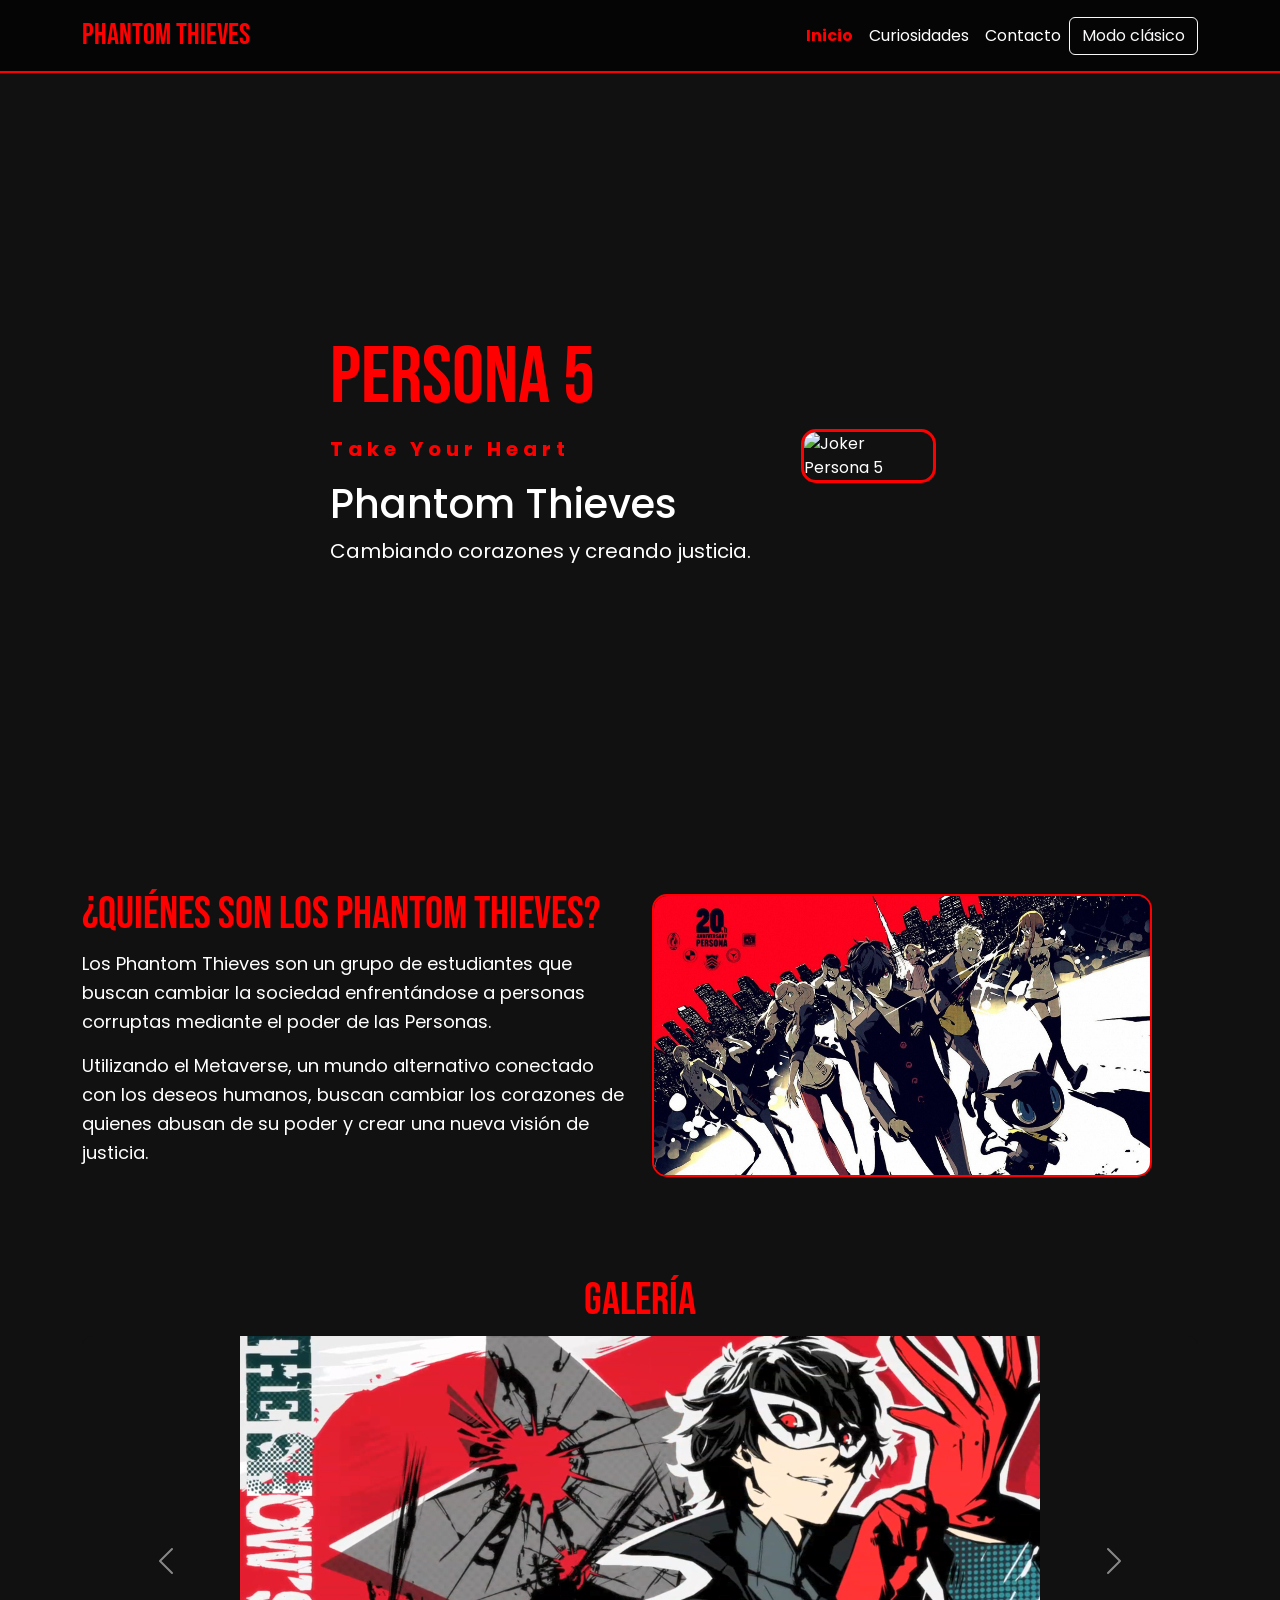
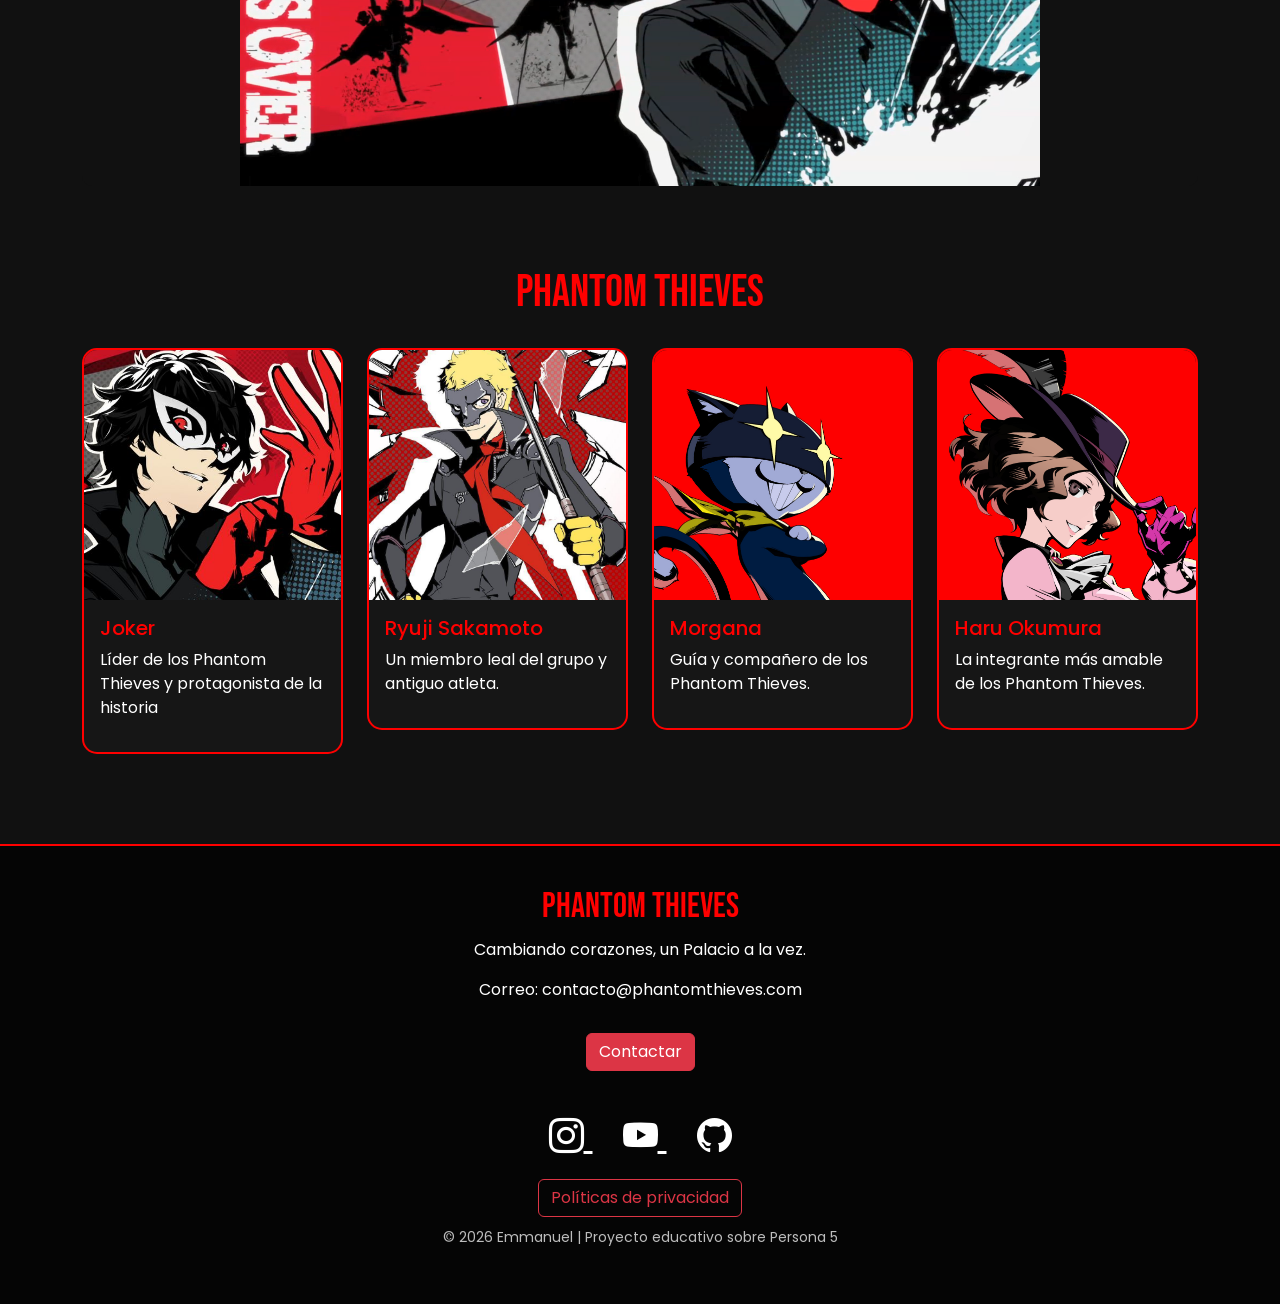
==== index.html @ efa6edc8 "Add files via upload" ====
<!DOCTYPE html>
<html lang="es">

<head>

    <meta charset="UTF-8">

    <meta name="viewport" content="width=device-width, initial-scale=1.0">

    <title>Persona 5 - Phantom Thieves</title>

    <meta name="description" content="Página dedicada al universo de Persona 5 y los Phantom Thieves">

    <meta name="keywords" content="Persona 5, Persona 5 Royal, Joker, Phantom Thieves, Atlus">

    <meta name="author" content="Emmanuel">


    <link rel="icon" href="img/logophantom.png">


    <link href="https://cdn.jsdelivr.net/npm/bootstrap@5.3.3/dist/css/bootstrap.min.css" rel="stylesheet">
    <link rel="stylesheet" href="https://cdn.jsdelivr.net/npm/bootstrap-icons@1.11.3/font/bootstrap-icons.min.css">

    <link rel="preconnect" href="https://fonts.googleapis.com">

    <link rel="preconnect" href="https://fonts.gstatic.com" crossorigin>

    <link href="https://fonts.googleapis.com/css2?family=Bebas+Neue&family=Poppins:wght@300;400;600&display=swap"
        rel="stylesheet">


    <link rel="stylesheet" href="css/estilos.css">


</head>

<body>

    <nav class="navbar navbar-expand-lg navbar-dark">

        <div class="container">

            <a class="navbar-brand" href="index.html">
                Phantom Thieves
            </a>

            <button class="navbar-toggler" type="button" data-bs-toggle="collapse" data-bs-target="#menu">

                <span class="navbar-toggler-icon"></span>

            </button>

            <div class="collapse navbar-collapse" id="menu">

                <ul class="navbar-nav ms-auto">

                    <li class="nav-item">

                        <a class="nav-link active" href="index.html">

                            Inicio

                        </a>

                    </li>

                    <li class="nav-item">

                        <a class="nav-link" href="curiosidades.html">

                            Curiosidades

                        </a>

                    </li>

                    <li class="nav-item">

                        <a class="nav-link" href="contacto.html">

                            Contacto

                        </a>

                    </li>

                </ul>

                <button class="btn btn-outline-light" id="modo">

                    Modo clásico

                </button>

            </div>

        </div>

    </nav>
    <header class="hero">


        <div class="hero-text">

            <h1>
                PERSONA 5
            </h1>


            <p class="frase">
                Take Your Heart
            </p>


            <h2>
                Phantom Thieves
            </h2>


            <p>
                Cambiando corazones y creando justicia.
            </p>

        </div>

        <div class="joker">

            <img src="img/joker1.jpeg" alt="Joker Persona 5">


            <div class="joker-info">

                Los Phantom Thieves han llegado para cambiar los corazones.

            </div>


        </div>


    </header>

    <section class="historia">


        <div class="container">


            <div class="row align-items-center">


                <div class="col-md-6">


                    <h2>
                        ¿Quiénes son los Phantom Thieves?
                    </h2>


                    <p>
                        Los Phantom Thieves son un grupo de estudiantes que buscan cambiar
                        la sociedad enfrentándose a personas corruptas mediante el poder
                        de las Personas.

                    </p>


                    <p>
                        Utilizando el Metaverse, un mundo alternativo conectado con los
                        deseos humanos, buscan cambiar los corazones de quienes abusan
                        de su poder y crear una nueva visión de justicia.
                    </p>


                </div>



                <div class="col-md-6">

                    <img src="img/phantom.jpg" class="img-fluid" alt="Phantom Thieves">


                </div>



            </div>


        </div>


    </section>

    <section class="galeria">


        <div class="container">


            <h2>
                Galería
            </h2>



            <div id="carrusel" class="carousel slide" data-bs-ride="carousel">


                <div class="carousel-inner">



                    <div class="carousel-item active">

                        <img src="img/jokerallout.png" class="d-block w-100" alt="Joker">

                    </div>



                    <div class="carousel-item">

                        <img src="img/equipo.jpg" class="d-block w-100" alt="Equipo persona 5">

                    </div>



                    <div class="carousel-item">

                        <img src="img/mementos.webp" class="d-block w-100" alt="mementos">

                    </div>



                </div>



                <button class="carousel-control-prev" type="button" data-bs-target="#carrusel" data-bs-slide="prev">

                    <span class="carousel-control-prev-icon"></span>

                </button>


                <button class="carousel-control-next" type="button" data-bs-target="#carrusel" data-bs-slide="next">

                    <span class="carousel-control-next-icon"></span>

                </button>



            </div>


        </div>


    </section>

    <section class="personajes">


        <div class="container">


            <h2>
                Phantom Thieves
            </h2>



            <div class="row">



                <div class="col-md-3">

                    <div class="card">


                        <img src="img/joker.jpg" class="card-img-top" alt="Joker">


                        <div class="card-body">

                            <h5>
                                Joker
                            </h5>

                            <p>
                                Líder de los Phantom Thieves y protagonista de la historia
                            </p>

                        </div>


                    </div>

                </div>

                <div class="col-md-3">

                    <div class="card">


                        <img src="img/ryuji.jpg" class="card-img-top" alt="Ryuji">


                        <div class="card-body">

                            <h5>
                                Ryuji Sakamoto
                            </h5>

                            <p>
                                Un miembro leal del grupo y antiguo atleta.
                            </p>

                        </div>


                    </div>

                </div>

                <div class="col-md-3">

                    <div class="card">


                        <img src="img/morgana.jpg" class="card-img-top" alt="Morgana">


                        <div class="card-body">

                            <h5>
                                Morgana
                            </h5>

                            <p>
                                Guía y compañero de los Phantom Thieves.
                            </p>

                        </div>


                    </div>

                </div>

                <div class="col-md-3">

                    <div class="card">


                        <img src="img/haru.jpg" class="card-img-top" alt="Haru">


                        <div class="card-body">

                            <h5>
                                Haru Okumura
                            </h5>

                            <p>
                                La integrante más amable de los Phantom Thieves.
                            </p>

                        </div>


                    </div>

                </div>


            </div>


        </div>


    </section>

    <div class="modal fade" id="politicas" tabindex="-1">

        <div class="modal-dialog modal-lg">

            <div class="modal-content">

                <div class="modal-header">

                    <h5 class="modal-title">

                        Políticas de Privacidad

                    </h5>

                    <button type="button" class="btn-close" data-bs-dismiss="modal">

                    </button>

                </div>

                <div class="modal-body">

                    <p>

                        Esta página ha sido desarrollada con fines educativos como proyecto sobre Persona 5.

                    </p>

                    <p>

                        No se recopilan ni almacenan datos personales de los visitantes.

                    </p>

                    <p>

                        La sección de contacto utiliza un enlace mailto: para abrir la aplicación de
                        correo del usuario y no guarda información en ningún servidor.

                    </p>

                    <hr>

                    <h6>

                        Uso del contenido

                    </h6>

                    <p>

                        Persona 5 y sus personajes pertenecen a Atlus. Este sitio no tiene fines comerciales y
                        únicamente busca demostrar el uso de tecnologías web.

                    </p>

                </div>

                <div class="modal-footer">

                    <button type="button" class="btn btn-danger" data-bs-dismiss="modal">

                        Cerrar

                    </button>

                </div>

            </div>

        </div>

    </div>

    <footer class="footer">

        <div class="container">

            <h3>

                Phantom Thieves

            </h3>

            <p>

                Cambiando corazones, un Palacio a la vez.

            </p>

            <p>

                Correo: contacto@phantomthieves.com

            </p>

            <a href="mailto:contacto@phantomthieves.com" class="btn btn-danger">

                Contactar

            </a>

            <div class="redes">

                <a href="https://www.instagram.com/atlus_west/" target="_blank">

                    <i class="bi bi-instagram"></i>

                </a>

                <a href="https://youtube.com/@atlus" target="_blank">

                    <i class="bi bi-youtube"></i>

                </a>

                <a href="#">

                    <i class="bi bi-github"></i>

                </a>

            </div>

            <button class="btn btn-outline-danger mt-3" data-bs-toggle="modal" data-bs-target="#politicas">

                Políticas de privacidad

            </button>

            <p class="copy">

                © 2026 Emmanuel | Proyecto educativo sobre Persona 5

            </p>

        </div>

    </footer>
    <script src="https://cdn.jsdelivr.net/npm/bootstrap@5.3.3/dist/js/bootstrap.bundle.min.js"></script>

    <script src="js/script.js"></script>


</body>

</html>
---- css/estilos.css ----
body {

    background-color: #111;

    color: white;

    font-family: 'Poppins', sans-serif;

}

/* Navbar */

.navbar {

    background-color: #050505;

    border-bottom: 2px solid red;

}


.navbar-brand {

    font-family: 'Bebas Neue', sans-serif;

    font-size: 30px;

    color: red;

}


.nav-link {

    color: white !important;

}


.nav-link:hover {

    color: red !important;

}





/* Hero */

.hero {

    min-height: 85vh;

    padding: 50px;

    display: flex;

    justify-content: center;

    align-items: center;

    gap: 50px;

    text-align: left;

}



.hero h1 {

    color: red;

    font-family: 'Bebas Neue', sans-serif;

    font-size: 80px;

}



.hero h2 {

    font-size: 40px;

}



.hero p {

    font-size: 20px;

}



.frase {

    color: red;

    font-weight: bold;

    letter-spacing: 5px;

}



.joker {

    position: relative;

}



.joker img {

    width: 400px;

    max-width: 90%;

    border: 3px solid red;

    border-radius: 15px;

    transition: 0.3s;

}



.joker img:hover {

    transform: scale(1.05);

    border-color: white;

}



.joker-info {

    position: absolute;

    bottom: 20px;

    left: 20px;

    right: 20px;

    background-color: rgba(0, 0, 0, 0.8);

    padding: 15px;

    border-left: 3px solid red;

    opacity: 0;

    transition: 0.3s;

}



.joker:hover .joker-info {

    opacity: 1;

}





/* Historia */

.historia {

    padding: 50px 20px;

}



.historia h2 {

    color: red;

    font-family: 'Bebas Neue', sans-serif;

    font-size: 45px;

}



.historia p {

    font-size: 18px;

    line-height: 1.6;

}



.historia img {

    width: 500px;

    max-width: 100;

    border-radius: 15px;

    border: 2px solid red;

}





/* Galeria */

.galeria {

    padding: 40px 20px;

}



.galeria h2 {

    color: red;

    font-family: 'Bebas Neue', sans-serif;

    font-size: 45px;

    text-align: center;

}

.carousel img {

    height: 450px;

    width: 100%;

    object-fit: contain;

    border-radius: 10px;

    background-color: #111;

}

/* Personajes */

.personajes {

    padding: 40px 20px;

}



.personajes h2 {

    color: red;

    font-family: 'Bebas Neue', sans-serif;

    font-size: 45px;

    text-align: center;

}



.card {

    background-color: #161616;

    color: white;

    border: 2px solid red;

    border-radius: 15px;

    overflow: hidden;

    margin-top: 20px;

}



.card img {

    height: 250px;

    width: 100%;

    object-fit: cover;

}



.card h5 {

    color: red;

}



.card:hover {

    transform: scale(1.03);

    transition: 0.3s;

}





@media(max-width:768px) {


    .hero {

        flex-direction: column;

        text-align: center;

    }


    .hero h1 {

        font-size: 60px;

    }

}

.noticias {

    padding: 40px 20px;

}


.noticias h2 {

    text-align: center;

    color: red;

    font-family: 'Bebas Neue', sans-serif;

    font-size: 45px;

}

.interes {

    padding: 40px 20px;

}

.interes h2 {

    text-align: center;

    color: red;

    font-family: 'Bebas Neue', sans-serif;

    font-size: 45px;

    margin-bottom: 30px;

}

.interes h4 {

    margin-bottom: 15px;

    color: red;

    font-family: 'Bebas Neue', sans-serif;

    font-size: 30px;


}

.interes iframe {

    border-radius: 15px;

    border: 2px solid red;

}

.btn-outline-light:hover {

    background-color: white;

    color: black;

}

.claro {

    background-color: #f5f5f5;

    color: black;

}

.claro .navbar {

    background-color: white !important;

    border-bottom: 3px solid red;

}

.claro .navbar-brand {

    color: black !important;

}

.claro .navbar-brand:hover {

    color: red !important;

}

.claro .nav-link {

    color: black !important;

}

.claro .nav-link:hover {

    color: red !important;

}

.claro h1,
.claro h2,
.claro h4,
.claro h5 {

    color: red;

}

.claro p {

    color: black;

}

.claro .frase {

    color: red;

}

.claro .hero img {

    border: 3px solid red;

}

.claro .hero img:hover {

    border-color: red;

}

.claro .joker-info {

    background-color: rgba(255, 255, 255, 0.90);

    color: black;

}

.claro .joker-info p {

    color: black;

}

.claro .joker-info h3 {

    color: red;

}

.claro .card {

    background-color: white;

    color: black;

    border: 2px solid red;

}

.claro .card p {

    color: black;

}

.claro .btn-outline-light {

    background-color: black;

    color: white;

    border-color: black;

}

.claro .btn-outline-light:hover {

    background-color: red;

    color: white;

    border-color: red;

}

.claro .carousel-control-prev-icon,
.claro .carousel-control-next-icon {

    background-color: rgba(255, 255, 255, 0.3);

    border-radius: 50%;

}

.redes {

    text-align: center;

    margin-top: 40px;

}

.redes a {

    color: white;

    font-size: 35px;

    margin: 0 15px;

    transition: 0.3s;

}

.redes a:hover {

    color: red;

}

.claro .redes a {

    color: black;

}

.claro .redes a:hover {

    color: red;

}

.noticias ul,
.noticias ol {

    margin-top: 20px;

    font-size: 18px;

}

.noticias li {

    margin-bottom: 10px;

}

.footer {

    background-color: #050505;

    border-top: 2px solid red;

    padding: 40px 20px;

    text-align: center;

    margin-top: 50px;

}

.footer h3 {

    color: red;

    font-family: 'Bebas Neue', sans-serif;

    font-size: 35px;

}

.footer p {

    margin-top: 10px;

}

.footer .btn {

    margin-top: 15px;

}

.copy {

    margin-top: 30px;

    font-size: 14px;

    color: #bdbdbd;

}

.claro .footer {

    background-color: white;

    border-top: 2px solid red;

}

.claro .footer p {

    color: black;

}

.claro .copy {

    color: #555;

}
.titulo-lista{

    color:red;

    font-family:'Bebas Neue', sans-serif;

    font-size:30px;

}
.nav-link.active{

    color:red !important;

    font-weight:bold;

}

.claro .nav-link.active{

    color:red !important;

}
/* ================= CONTACTO ================= */

.contacto{

    padding:70px 20px;

    text-align:center;

}

.contacto h2{

    color:red;

    font-family:'Bebas Neue', sans-serif;

    font-size:55px;

    margin-bottom:25px;

}

.contacto h3{

    color:red;

    font-family:'Bebas Neue', sans-serif;

}

.contacto p{

    font-size:18px;

    max-width:700px;

    margin:auto;

}

.contacto-logo{

    width:220px;

    border:3px solid red;

    border-radius:20px;

    padding:10px;

    background:#111;

    transition:.3s;

}

.contacto-logo:hover{

    transform:scale(1.08);

}

.claro .contacto-logo{

    background:white;

    border-color:red;

}
/* ================= MODAL ================= */

.modal-content{

    background:#111;

    color:white;

    border:2px solid red;

    border-radius:15px;

}

.modal-header{

    border-bottom:1px solid red;

}

.modal-footer{

    border-top:1px solid red;

}

.modal-title{

    color:red;

    font-family:'Bebas Neue', sans-serif;

    font-size:32px;

}

.form-label{

    color:red;

    font-weight:bold;

}

.form-control{

    background:#1b1b1b;

    color:white;

    border:1px solid red;

}

.form-control:focus{

    background:#1b1b1b;

    color:white;

    border-color:red;

    box-shadow:0 0 8px rgba(255,0,0,.5);

}

.form-control::placeholder{

    color:#bbbbbb;

}

.btn-close{

    filter:invert(1);

}

/* ============ MODO CLÁSICO ============ */

.claro .modal-content{

    background:white;

    color:black;

    border:2px solid red;

}

.claro .form-control{

    background:white;

    color:black;

    border:1px solid red;

}

.claro .form-control:focus{

    background:white;

    color:black;

}

.claro .form-label{

    color:red;

}

.claro .btn-close{

    filter:none;

}
.modal-content{

    background:#111;
    color:white;
    border:2px solid red;

}

.modal-title{

    color:red;
    font-family:'Bebas Neue', sans-serif;

}

.claro .modal-content{

    background:white;
    color:black;

}
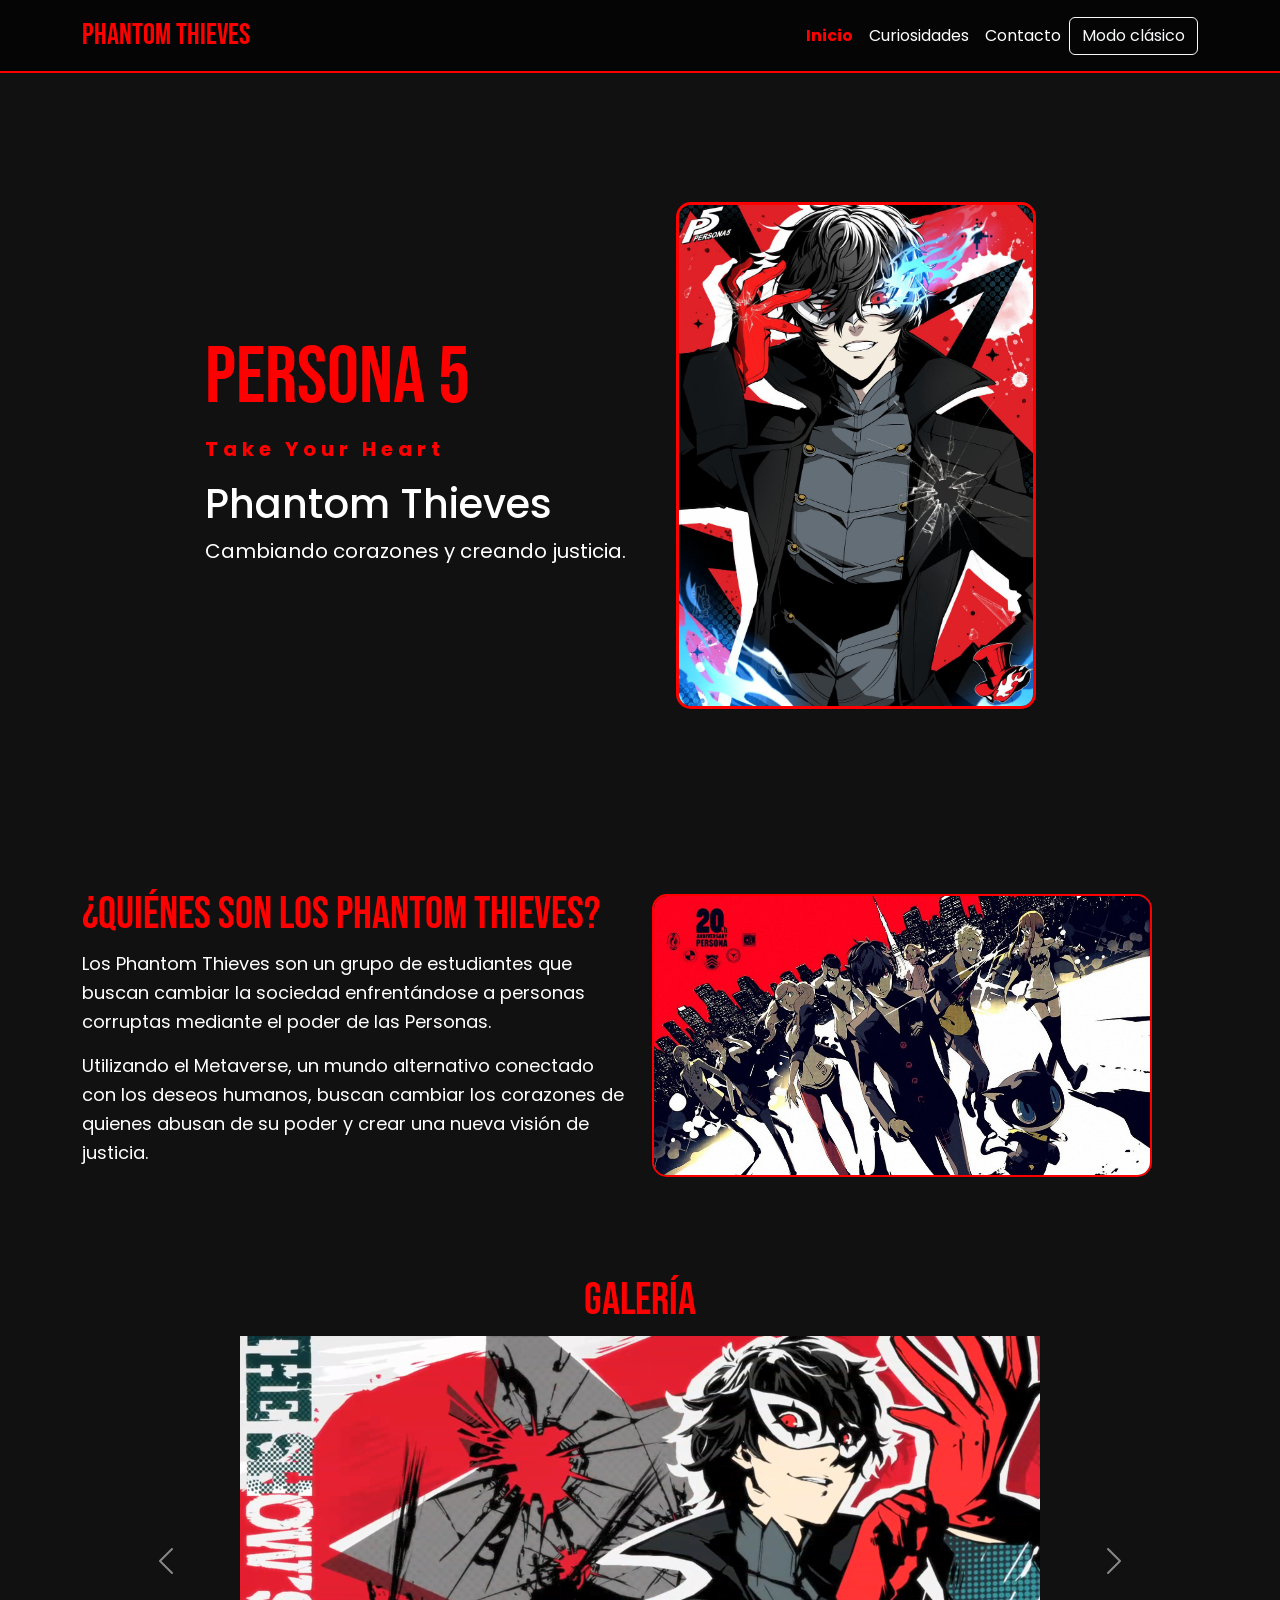
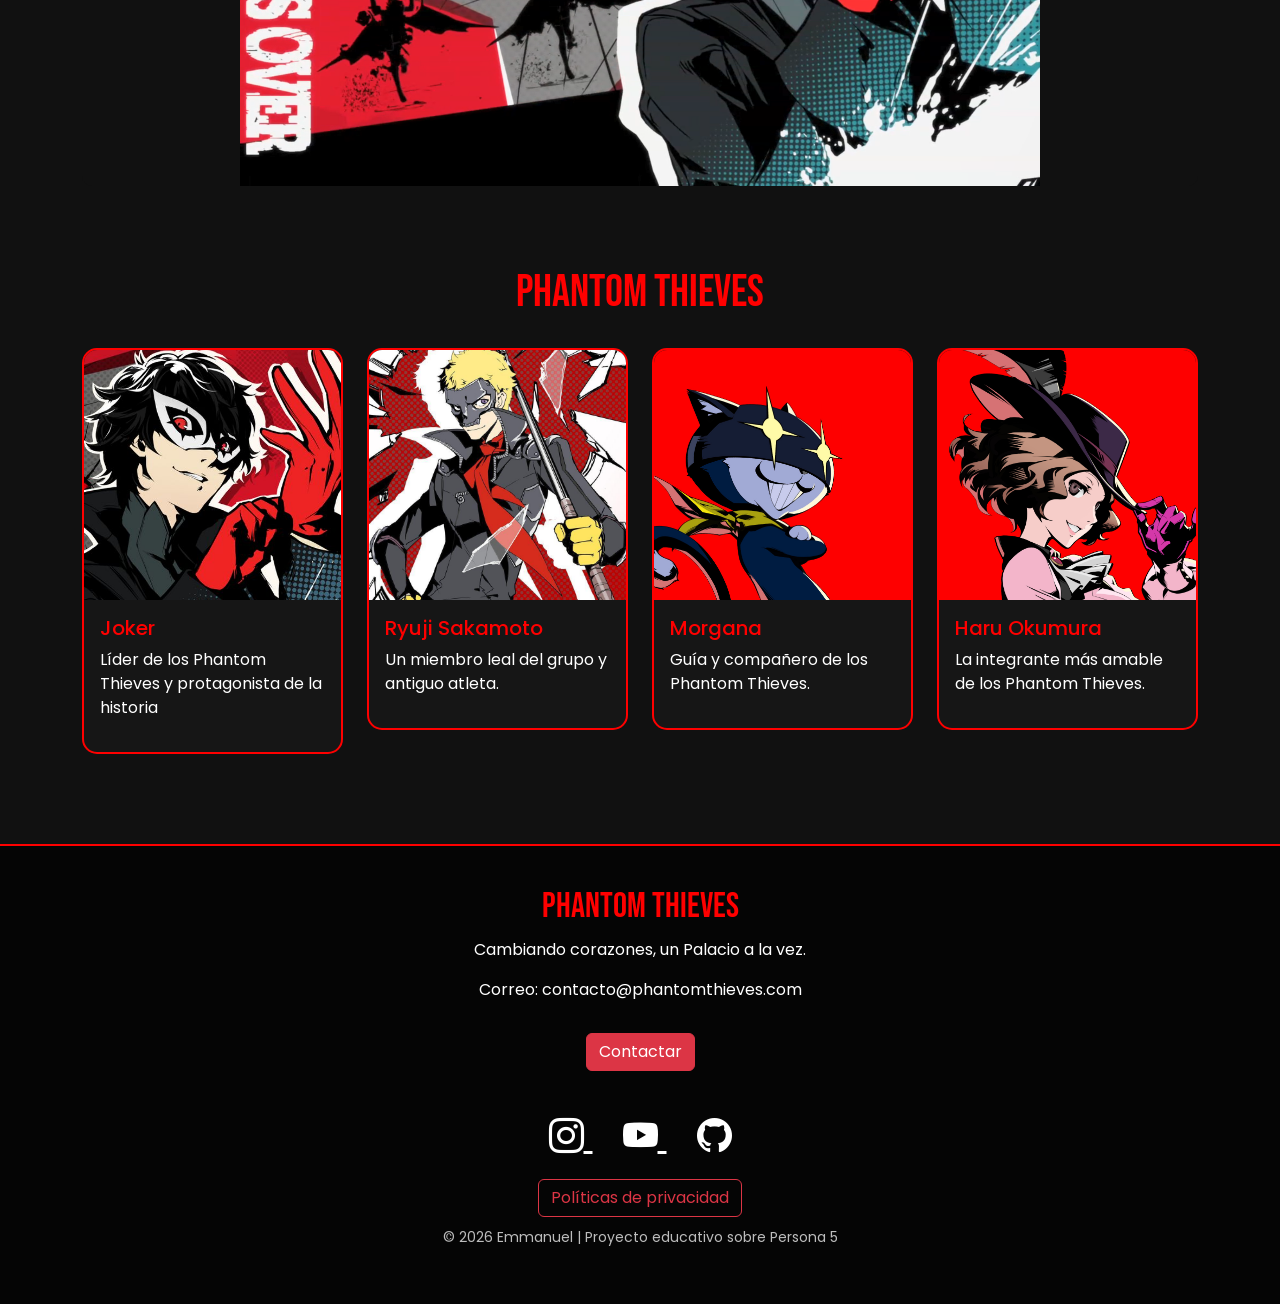
==== commit 4162c5e1: "Update index.html" ====
--- a/index.html
+++ b/index.html
@@ -126,7 +126,7 @@
 
         <div class="joker">
 
-            <img src="img/joker1.jpeg" alt="Joker Persona 5">
+            <img src="img/Joker1.jpeg" alt="Joker Persona 5">
 
 
             <div class="joker-info">
@@ -535,4 +535,4 @@
 
 </body>
 
-</html>+</html>
